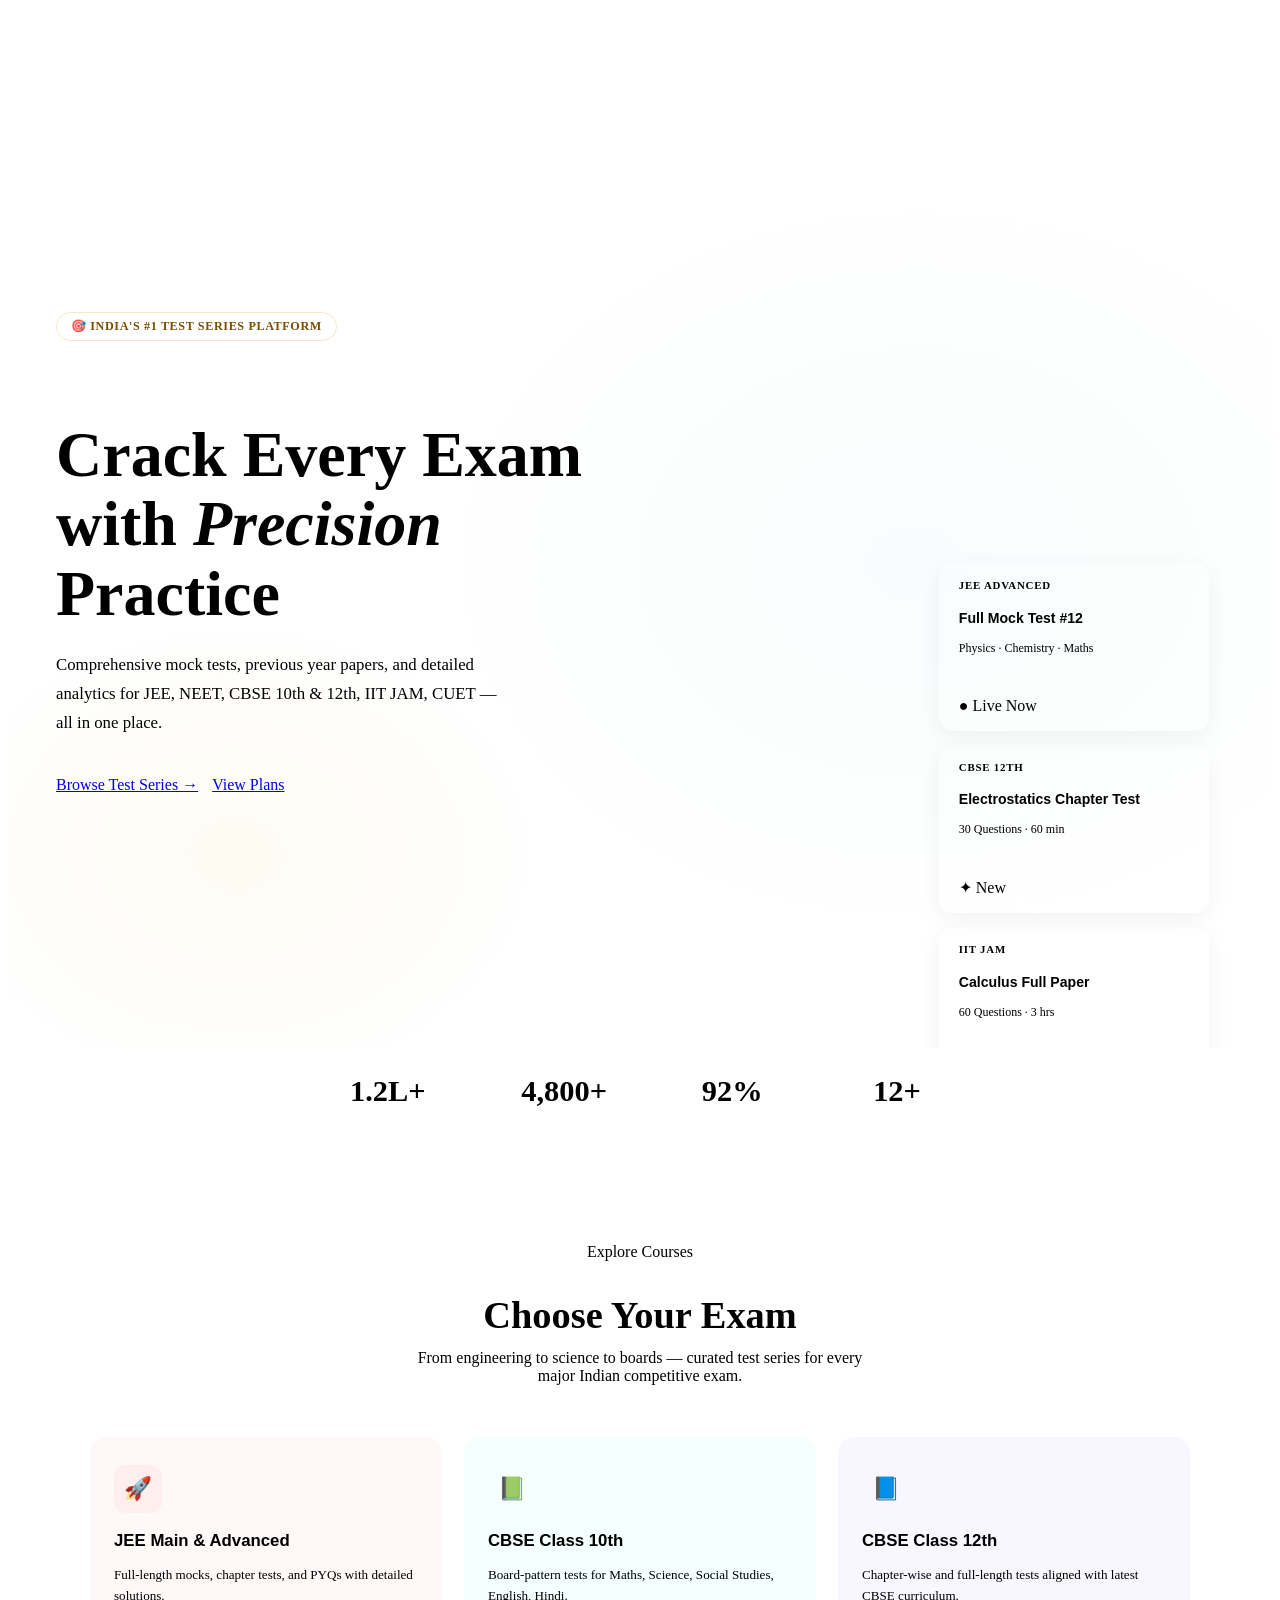
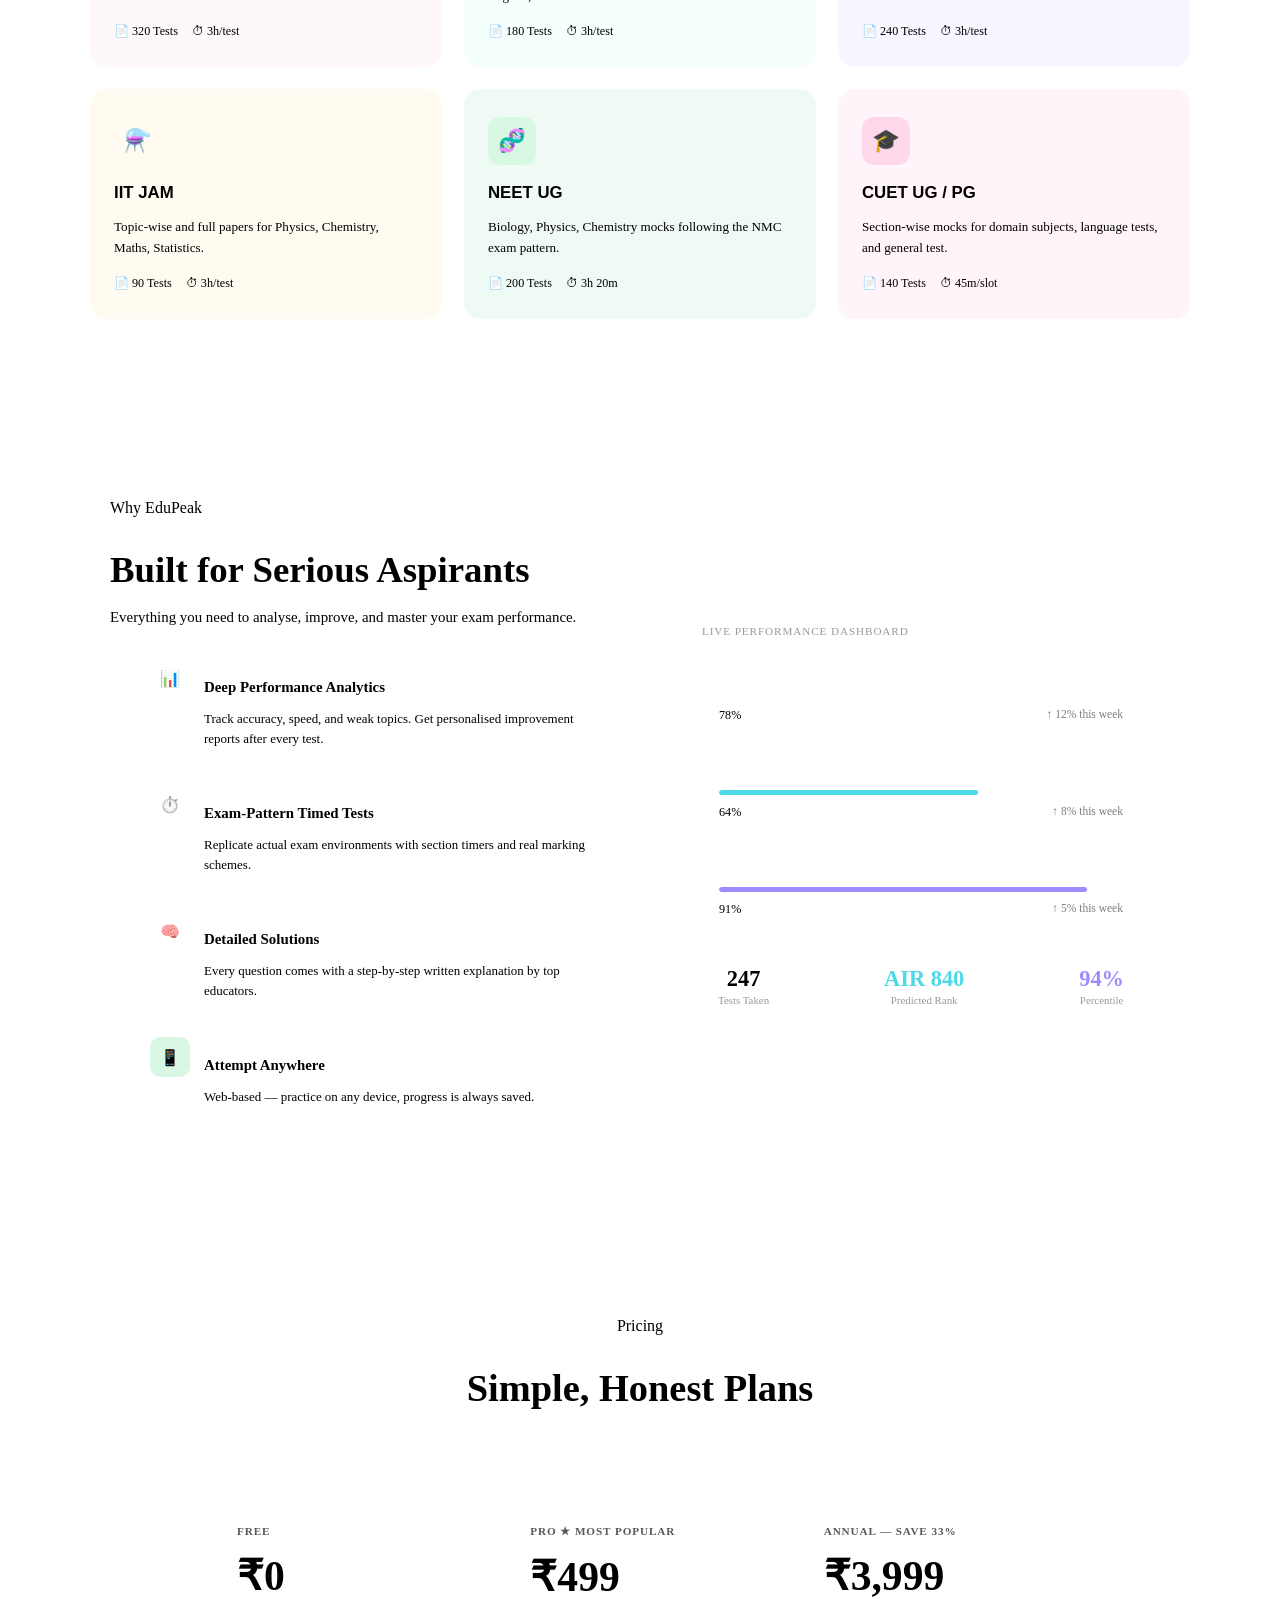
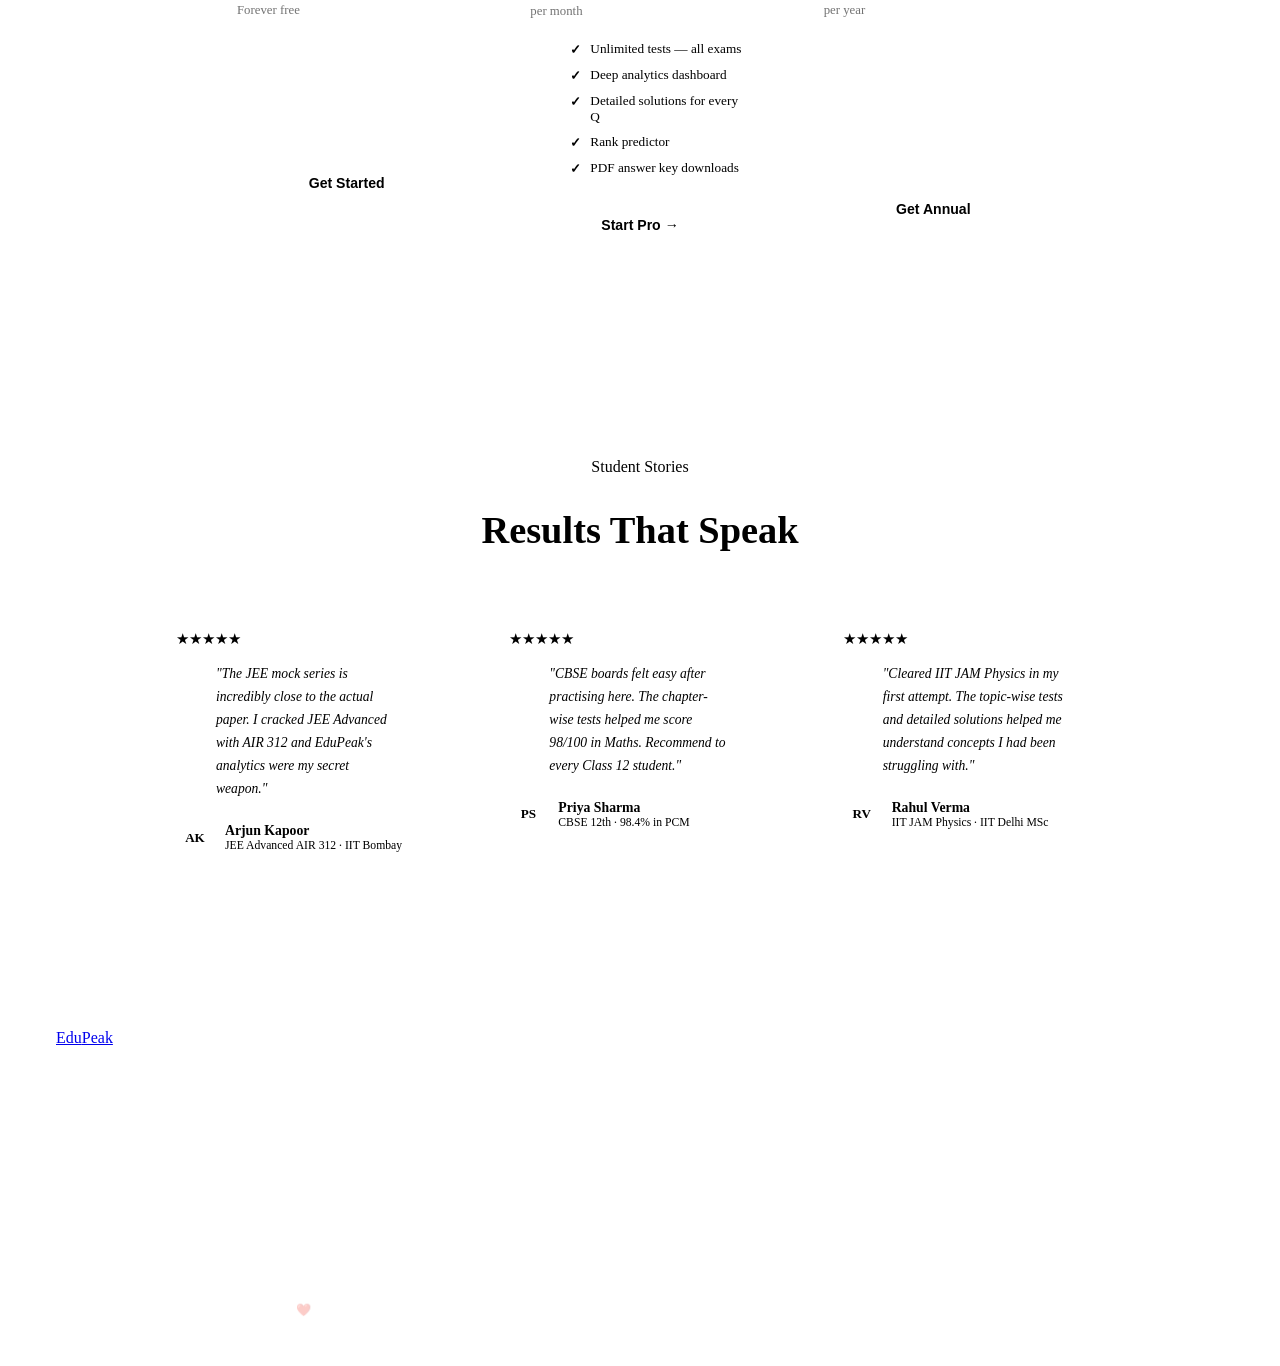
==== index.html @ 568890f0 "Add files via upload" ====
<!DOCTYPE html>
<html lang="en">
<head>
<meta charset="UTF-8"/>
<meta name="viewport" content="width=device-width, initial-scale=1.0"/>
<title>EduPeak — India's Premier Test Series Platform</title>
<link rel="stylesheet" href="css/base.css"/>
<style>
body { padding-top: 70px; }
/* HERO */
.hero {
  min-height: calc(100vh - 70px);
  display: flex; align-items: center;
  padding: 60px 48px 80px;
  position: relative; overflow: hidden;
}
.hero-bg {
  position: absolute; inset: 0; z-index: 0;
  background:
    radial-gradient(ellipse 55% 55% at 72% 50%, #d0edf022 0%, transparent 70%),
    radial-gradient(ellipse 40% 40% at 18% 80%, #fdebc030 0%, transparent 60%);
}
.hero-grid {
  position: absolute; inset: 0; z-index: 0; opacity: 0.035;
  background-image: linear-gradient(var(--ink) 1px, transparent 1px), linear-gradient(90deg, var(--ink) 1px, transparent 1px);
  background-size: 48px 48px;
}
.hero-content { position: relative; z-index: 1; max-width: 600px; }
.hero-badge {
  display: inline-flex; align-items: center; gap: 8px;
  background: var(--amber-light); border: 1px solid #e8a02040;
  color: #7a4d00; padding: 6px 14px; border-radius: 999px;
  font-size: 0.76rem; font-weight: 700; letter-spacing: 0.05em;
  text-transform: uppercase; margin-bottom: 26px;
  animation: fadeUp 0.5s ease both;
}
.hero h1 {
  font-size: clamp(2.6rem, 5vw, 4rem); line-height: 1.08;
  margin-bottom: 22px; animation: fadeUp 0.5s 0.1s ease both;
}
.hero h1 em { font-style: italic; color: var(--teal); }
.hero p {
  font-size: 1.05rem; color: var(--muted); line-height: 1.75;
  margin-bottom: 38px; max-width: 460px;
  animation: fadeUp 0.5s 0.2s ease both;
}
.hero-actions { display: flex; gap: 14px; flex-wrap: wrap; animation: fadeUp 0.5s 0.3s ease both; }

.hero-cards {
  position: absolute; right: 5%; top: 50%; transform: translateY(-50%);
  z-index: 1; display: flex; flex-direction: column; gap: 14px;
  animation: fadeLeft 0.7s 0.4s ease both;
}
.hcard {
  background: var(--white); border: 1px solid var(--border);
  border-radius: 14px; padding: 16px 20px;
  box-shadow: 0 6px 24px #0d0d0d0e; width: 230px;
  transition: transform 0.25s;
}
.hcard:hover { transform: translateX(-4px); }
.hcard-tag { font-size: 0.68rem; font-weight: 700; letter-spacing: 0.07em; text-transform: uppercase; margin-bottom: 5px; }
.hcard h4 { font-family: 'DM Sans',sans-serif; font-size: 0.88rem; font-weight: 600; margin-bottom: 3px; }
.hcard p { font-size: 0.75rem; color: var(--muted); }

/* STATS */
.stats-bar { background: var(--ink); display: flex; flex-wrap: wrap; justify-content: center; }
.stat-item { padding: 26px 44px; border-right: 1px solid #fff2; text-align: center; }
.stat-item:last-child { border-right: none; }
.stat-num { font-family: 'Playfair Display', serif; font-size: 1.9rem; font-weight: 900; color: var(--amber); }
.stat-label { font-size: 0.78rem; color: #ffffffaa; margin-top: 3px; }

/* EXAMS */
.exams-section { padding: 90px 48px; background: var(--white); }
.section-header { text-align: center; margin-bottom: 52px; }
.section-header h2 { font-size: clamp(1.7rem, 3vw, 2.5rem); margin-bottom: 12px; }
.section-header p { color: var(--muted); max-width: 480px; margin: 0 auto; }
.exams-grid {
  display: grid; grid-template-columns: repeat(auto-fit, minmax(270px, 1fr));
  gap: 22px; max-width: 1100px; margin: 0 auto;
}
.exam-card {
  border-radius: 16px; padding: 28px 24px;
  border: 1px solid var(--border); cursor: pointer;
  transition: transform 0.25s, box-shadow 0.25s;
  text-decoration: none; color: var(--ink);
  display: block;
}
.exam-card:hover { transform: translateY(-5px); box-shadow: 0 16px 40px #0d0d0d10; }
.exam-icon { width: 48px; height: 48px; border-radius: 12px; display: flex; align-items: center; justify-content: center; font-size: 1.4rem; margin-bottom: 18px; }
.exam-card h3 { font-family: 'DM Sans',sans-serif; font-size: 1.05rem; font-weight: 700; margin-bottom: 7px; }
.exam-card p { font-size: 0.82rem; color: var(--muted); line-height: 1.6; margin-bottom: 18px; }
.exam-meta { display: flex; gap: 14px; }
.exam-meta span { font-size: 0.76rem; color: var(--muted); font-weight: 500; }

.jee { background: #fff8f8; } .jee .exam-icon { background: #fee; }
.cbse10 { background: #f4fffe; } .cbse10 .exam-icon { background: var(--teal-light); }
.cbse12 { background: #f8f6ff; } .cbse12 .exam-icon { background: var(--purple-light); }
.jam { background: #fffbf0; } .jam .exam-icon { background: var(--amber-light); }
.neet { background: #f0faf4; } .neet .exam-icon { background: #d8f8e4; }
.cuet { background: #fff4f9; } .cuet .exam-icon { background: #ffd8ec; }

/* FEATURES */
.features-section { padding: 90px 48px; }
.features-grid { display: grid; grid-template-columns: 1fr 1fr; gap: 64px; align-items: center; max-width: 1060px; margin: 0 auto; }
.features-list { list-style: none; display: flex; flex-direction: column; gap: 22px; margin-top: 28px; }
.feature-item { display: flex; gap: 14px; }
.feature-icon { width: 40px; height: 40px; border-radius: 10px; display: flex; align-items: center; justify-content: center; font-size: 1rem; flex-shrink: 0; }
.feature-item h4 { font-size: 0.93rem; font-weight: 700; margin-bottom: 3px; }
.feature-item p { font-size: 0.81rem; color: var(--muted); line-height: 1.6; }
.features-visual { background: var(--ink); border-radius: 20px; padding: 36px 30px; color: var(--cream); }
.feat-vis-label { font-size: 0.7rem; letter-spacing: 0.08em; text-transform: uppercase; opacity: 0.4; margin-bottom: 20px; }
.mock-test { background: #fff1; border-radius: 10px; padding: 16px; margin-bottom: 14px; border: 1px solid #fff1; }
.mock-bar-label { font-size: 0.72rem; color: #ffffffaa; margin-bottom: 7px; }
.mock-bar { height: 5px; background: #fff2; border-radius: 999px; overflow: hidden; margin-bottom: 10px; }
.mock-bar-fill { height: 100%; border-radius: 999px; }
.mock-score { display: flex; justify-content: space-between; font-size: 0.76rem; }
.vis-stats { display: flex; justify-content: space-between; background: #fff1; border-radius: 10px; padding: 16px; margin-top: 16px; }
.vis-stat-num { font-family: 'Playfair Display',serif; font-size: 1.4rem; font-weight: 900; }
.vis-stat-label { font-size: 0.68rem; opacity: 0.4; margin-top: 2px; }

/* PRICING */
.pricing-section { padding: 90px 48px; background: var(--ink); color: var(--cream); }
.pricing-section .section-header h2 { color: var(--cream); }
.pricing-section .section-header p { color: #ffffffaa; }
.pricing-grid { display: grid; grid-template-columns: repeat(auto-fit, minmax(240px,1fr)); gap: 20px; max-width: 860px; margin: 0 auto; }
.price-card { border-radius: 16px; padding: 32px 26px; border: 1px solid #fff2; background: #fff1; transition: transform 0.25s; }
.price-card:hover { transform: translateY(-4px); }
.price-card.featured { background: var(--amber); border-color: transparent; color: var(--ink); }
.price-label { font-size: 0.7rem; font-weight: 700; letter-spacing: 0.08em; text-transform: uppercase; opacity: 0.65; margin-bottom: 14px; }
.price-amount { font-family: 'Playfair Display',serif; font-size: 2.6rem; font-weight: 900; }
.price-period { font-size: 0.8rem; opacity: 0.55; margin: 3px 0 22px; }
.price-features { list-style: none; display: flex; flex-direction: column; gap: 9px; margin-bottom: 28px; }
.price-features li { font-size: 0.83rem; display: flex; gap: 9px; align-items: flex-start; color: #ffffffcc; }
.price-card.featured .price-features li { color: var(--ink); }
.price-features li::before { content: '✓'; font-weight: 700; flex-shrink: 0; margin-top: 1px; }
.btn-plan { width: 100%; padding: 12px; border-radius: 8px; font-weight: 600; font-size: 0.88rem; border: none; cursor: pointer; transition: opacity 0.2s, transform 0.15s; }
.btn-plan:hover { opacity: 0.85; transform: translateY(-2px); }
.price-card:not(.featured) .btn-plan { background: var(--cream); color: var(--ink); }
.price-card.featured .btn-plan { background: var(--ink); color: var(--cream); }

/* TESTIMONIALS */
.test-section { padding: 90px 48px; background: var(--white); }
.test-grid { display: grid; grid-template-columns: repeat(auto-fit, minmax(270px,1fr)); gap: 20px; max-width: 980px; margin: 0 auto; }
.test-card { border: 1px solid var(--border); border-radius: 14px; padding: 26px; background: var(--cream); transition: transform 0.25s; }
.test-card:hover { transform: translateY(-4px); }
.test-stars { color: var(--amber); font-size: 0.95rem; margin-bottom: 12px; }
.test-card blockquote { font-size: 0.85rem; line-height: 1.7; color: var(--muted); margin-bottom: 18px; font-style: italic; }
.test-author { display: flex; align-items: center; gap: 11px; }
.test-avatar { width: 38px; height: 38px; border-radius: 50%; display: flex; align-items: center; justify-content: center; font-weight: 700; font-size: 0.82rem; color: var(--white); }
.test-name { font-size: 0.86rem; font-weight: 600; }
.test-meta { font-size: 0.73rem; color: var(--muted); }

/* FOOTER */
footer { background: var(--ink); color: var(--cream); padding: 56px 48px 28px; }
.footer-grid { display: grid; grid-template-columns: 2fr 1fr 1fr 1fr; gap: 40px; margin-bottom: 40px; }
.footer-brand p { font-size: 0.81rem; color: #ffffffaa; line-height: 1.7; max-width: 240px; margin-top: 12px; }
.footer-col h5 { font-size: 0.76rem; font-weight: 700; letter-spacing: 0.08em; text-transform: uppercase; color: #ffffffaa; margin-bottom: 14px; }
.footer-col a { display: block; font-size: 0.81rem; color: #ffffffcc; text-decoration: none; margin-bottom: 9px; transition: color 0.2s; }
.footer-col a:hover { color: var(--amber); }
.footer-bottom { border-top: 1px solid #fff1; padding-top: 22px; display: flex; justify-content: space-between; }
.footer-bottom p { font-size: 0.76rem; color: #ffffff44; }

/* AUTH MODAL */
.auth-tabs { display: flex; gap: 0; margin-bottom: 28px; border-bottom: 2px solid var(--border); }
.auth-tab { flex: 1; padding: 12px; background: none; border: none; font-family:'DM Sans',sans-serif; font-size: 0.9rem; font-weight: 600; color: var(--muted); cursor: pointer; border-bottom: 2px solid transparent; margin-bottom: -2px; transition: color 0.2s, border-color 0.2s; }
.auth-tab.active { color: var(--ink); border-bottom-color: var(--ink); }
.auth-panel { display: none; }
.auth-panel.active { display: block; }
.auth-divider { text-align: center; color: var(--muted); font-size: 0.78rem; margin: 12px 0; }

@keyframes fadeUp { from{opacity:0;transform:translateY(20px);}to{opacity:1;transform:translateY(0);} }
@keyframes fadeLeft { from{opacity:0;transform:translateX(32px);}to{opacity:1;transform:translateX(0);} }
@media(max-width:900px){
  .hero{padding:40px 24px 60px;}
  .hero-cards{display:none;}
  .exams-section,.features-section,.pricing-section,.test-section{padding:60px 24px;}
  .features-grid{grid-template-columns:1fr;gap:36px;}
  .footer-grid{grid-template-columns:1fr 1fr;gap:28px;}
  .stat-item{padding:18px 24px;}
}
</style>
</head>
<body data-root="./">

<div id="nav-root"></div>

<!-- HERO -->
<section class="hero">
  <div class="hero-bg"></div>
  <div class="hero-grid"></div>
  <div class="hero-content">
    <div class="hero-badge">🎯 India's #1 Test Series Platform</div>
    <h1>Crack Every Exam with <em>Precision</em> Practice</h1>
    <p>Comprehensive mock tests, previous year papers, and detailed analytics for JEE, NEET, CBSE 10th & 12th, IIT JAM, CUET — all in one place.</p>
    <div class="hero-actions">
      <a href="pages/tests.html" class="btn btn-primary">Browse Test Series →</a>
      <a href="#pricing" class="btn btn-outline">View Plans</a>
    </div>
  </div>
  <div class="hero-cards">
    <div class="hcard">
      <div class="hcard-tag" style="color:var(--red)">JEE Advanced</div>
      <h4>Full Mock Test #12</h4>
      <p>Physics · Chemistry · Maths</p>
      <span class="badge badge-red" style="margin-top:10px">● Live Now</span>
    </div>
    <div class="hcard">
      <div class="hcard-tag" style="color:var(--teal)">CBSE 12th</div>
      <h4>Electrostatics Chapter Test</h4>
      <p>30 Questions · 60 min</p>
      <span class="badge badge-teal" style="margin-top:10px">✦ New</span>
    </div>
    <div class="hcard">
      <div class="hcard-tag" style="color:var(--purple)">IIT JAM</div>
      <h4>Calculus Full Paper</h4>
      <p>60 Questions · 3 hrs</p>
      <span class="badge badge-amber" style="margin-top:10px">🔥 Popular</span>
    </div>
  </div>
</section>

<!-- STATS -->
<div class="stats-bar">
  <div class="stat-item"><div class="stat-num">1.2L+</div><div class="stat-label">Students Enrolled</div></div>
  <div class="stat-item"><div class="stat-num">4,800+</div><div class="stat-label">Practice Tests</div></div>
  <div class="stat-item"><div class="stat-num">92%</div><div class="stat-label">Selection Rate</div></div>
  <div class="stat-item"><div class="stat-num">12+</div><div class="stat-label">Exams Covered</div></div>
</div>

<!-- EXAMS -->
<section class="exams-section">
  <div class="section-header">
    <div class="section-tag">Explore Courses</div>
    <h2>Choose Your Exam</h2>
    <p>From engineering to science to boards — curated test series for every major Indian competitive exam.</p>
  </div>
  <div class="exams-grid">
    <a href="pages/tests.html?exam=JEE" class="exam-card jee">
      <div class="exam-icon">🚀</div>
      <h3>JEE Main & Advanced</h3>
      <p>Full-length mocks, chapter tests, and PYQs with detailed solutions.</p>
      <div class="exam-meta"><span>📄 320 Tests</span><span>⏱ 3h/test</span></div>
    </a>
    <a href="pages/tests.html?exam=CBSE 10th" class="exam-card cbse10">
      <div class="exam-icon">📗</div>
      <h3>CBSE Class 10th</h3>
      <p>Board-pattern tests for Maths, Science, Social Studies, English, Hindi.</p>
      <div class="exam-meta"><span>📄 180 Tests</span><span>⏱ 3h/test</span></div>
    </a>
    <a href="pages/tests.html?exam=CBSE 12th" class="exam-card cbse12">
      <div class="exam-icon">📘</div>
      <h3>CBSE Class 12th</h3>
      <p>Chapter-wise and full-length tests aligned with latest CBSE curriculum.</p>
      <div class="exam-meta"><span>📄 240 Tests</span><span>⏱ 3h/test</span></div>
    </a>
    <a href="pages/tests.html?exam=IIT JAM" class="exam-card jam">
      <div class="exam-icon">⚗️</div>
      <h3>IIT JAM</h3>
      <p>Topic-wise and full papers for Physics, Chemistry, Maths, Statistics.</p>
      <div class="exam-meta"><span>📄 90 Tests</span><span>⏱ 3h/test</span></div>
    </a>
    <a href="pages/tests.html?exam=NEET" class="exam-card neet">
      <div class="exam-icon">🧬</div>
      <h3>NEET UG</h3>
      <p>Biology, Physics, Chemistry mocks following the NMC exam pattern.</p>
      <div class="exam-meta"><span>📄 200 Tests</span><span>⏱ 3h 20m</span></div>
    </a>
    <a href="pages/tests.html?exam=CUET" class="exam-card cuet">
      <div class="exam-icon">🎓</div>
      <h3>CUET UG / PG</h3>
      <p>Section-wise mocks for domain subjects, language tests, and general test.</p>
      <div class="exam-meta"><span>📄 140 Tests</span><span>⏱ 45m/slot</span></div>
    </a>
  </div>
</section>

<!-- FEATURES -->
<section class="features-section">
  <div class="features-grid">
    <div>
      <div class="section-tag">Why EduPeak</div>
      <h2 style="font-size:clamp(1.7rem,3vw,2.3rem);margin-bottom:8px">Built for Serious Aspirants</h2>
      <p style="color:var(--muted);font-size:0.93rem;line-height:1.7">Everything you need to analyse, improve, and master your exam performance.</p>
      <ul class="features-list">
        <li class="feature-item">
          <div class="feature-icon" style="background:var(--amber-light)">📊</div>
          <div><h4>Deep Performance Analytics</h4><p>Track accuracy, speed, and weak topics. Get personalised improvement reports after every test.</p></div>
        </li>
        <li class="feature-item">
          <div class="feature-icon" style="background:var(--teal-light)">⏱️</div>
          <div><h4>Exam-Pattern Timed Tests</h4><p>Replicate actual exam environments with section timers and real marking schemes.</p></div>
        </li>
        <li class="feature-item">
          <div class="feature-icon" style="background:var(--purple-light)">🧠</div>
          <div><h4>Detailed Solutions</h4><p>Every question comes with a step-by-step written explanation by top educators.</p></div>
        </li>
        <li class="feature-item">
          <div class="feature-icon" style="background:#d8f8e4">📱</div>
          <div><h4>Attempt Anywhere</h4><p>Web-based — practice on any device, progress is always saved.</p></div>
        </li>
      </ul>
    </div>
    <div class="features-visual">
      <p class="feat-vis-label">Live Performance Dashboard</p>
      <div class="mock-test">
        <div class="mock-bar-label">Physics Accuracy</div>
        <div class="mock-bar"><div class="mock-bar-fill" style="width:78%;background:var(--amber)"></div></div>
        <div class="mock-score"><span>78%</span><span style="opacity:0.5;font-size:0.72rem">↑ 12% this week</span></div>
      </div>
      <div class="mock-test">
        <div class="mock-bar-label">Chemistry Accuracy</div>
        <div class="mock-bar"><div class="mock-bar-fill" style="width:64%;background:#4dd9e8"></div></div>
        <div class="mock-score"><span>64%</span><span style="opacity:0.5;font-size:0.72rem">↑ 8% this week</span></div>
      </div>
      <div class="mock-test">
        <div class="mock-bar-label">Mathematics Accuracy</div>
        <div class="mock-bar"><div class="mock-bar-fill" style="width:91%;background:#9d8cff"></div></div>
        <div class="mock-score"><span>91%</span><span style="opacity:0.5;font-size:0.72rem">↑ 5% this week</span></div>
      </div>
      <div class="vis-stats">
        <div style="text-align:center"><div class="vis-stat-num" style="color:var(--amber)">247</div><div class="vis-stat-label">Tests Taken</div></div>
        <div style="text-align:center"><div class="vis-stat-num" style="color:#4dd9e8">AIR 840</div><div class="vis-stat-label">Predicted Rank</div></div>
        <div style="text-align:center"><div class="vis-stat-num" style="color:#9d8cff">94%</div><div class="vis-stat-label">Percentile</div></div>
      </div>
    </div>
  </div>
</section>

<!-- PRICING -->
<section id="pricing" class="pricing-section">
  <div class="section-header"><div class="section-tag">Pricing</div><h2>Simple, Honest Plans</h2><p>Start free, upgrade when you're ready.</p></div>
  <div class="pricing-grid">
    <div class="price-card">
      <div class="price-label">Free</div>
      <div class="price-amount">₹0</div><div class="price-period">Forever free</div>
      <ul class="price-features">
        <li>Access to all sample tests</li><li>Basic performance report</li><li>Written solutions</li><li>CBSE 10th & 12th access</li>
      </ul>
      <button class="btn-plan" onclick="openAuth()">Get Started</button>
    </div>
    <div class="price-card featured">
      <div class="price-label">Pro ★ Most Popular</div>
      <div class="price-amount">₹499</div><div class="price-period">per month</div>
      <ul class="price-features">
        <li>Unlimited tests — all exams</li><li>Deep analytics dashboard</li><li>Detailed solutions for every Q</li><li>Rank predictor</li><li>PDF answer key downloads</li>
      </ul>
      <button class="btn-plan" onclick="openAuth()">Start Pro →</button>
    </div>
    <div class="price-card">
      <div class="price-label">Annual — Save 33%</div>
      <div class="price-amount">₹3,999</div><div class="price-period">per year</div>
      <ul class="price-features">
        <li>Everything in Pro</li><li>Priority support</li><li>Early access to new tests</li><li>Offline PDF downloads</li><li>1-on-1 doubt session</li>
      </ul>
      <button class="btn-plan" onclick="openAuth()">Get Annual</button>
    </div>
  </div>
</section>

<!-- TESTIMONIALS -->
<section class="test-section">
  <div class="section-header"><div class="section-tag">Student Stories</div><h2>Results That Speak</h2></div>
  <div class="test-grid">
    <div class="test-card">
      <div class="test-stars">★★★★★</div>
      <blockquote>"The JEE mock series is incredibly close to the actual paper. I cracked JEE Advanced with AIR 312 and EduPeak's analytics were my secret weapon."</blockquote>
      <div class="test-author"><div class="test-avatar" style="background:var(--red)">AK</div><div><div class="test-name">Arjun Kapoor</div><div class="test-meta">JEE Advanced AIR 312 · IIT Bombay</div></div></div>
    </div>
    <div class="test-card">
      <div class="test-stars">★★★★★</div>
      <blockquote>"CBSE boards felt easy after practising here. The chapter-wise tests helped me score 98/100 in Maths. Recommend to every Class 12 student."</blockquote>
      <div class="test-author"><div class="test-avatar" style="background:var(--teal)">PS</div><div><div class="test-name">Priya Sharma</div><div class="test-meta">CBSE 12th · 98.4% in PCM</div></div></div>
    </div>
    <div class="test-card">
      <div class="test-stars">★★★★★</div>
      <blockquote>"Cleared IIT JAM Physics in my first attempt. The topic-wise tests and detailed solutions helped me understand concepts I had been struggling with."</blockquote>
      <div class="test-author"><div class="test-avatar" style="background:var(--purple)">RV</div><div><div class="test-name">Rahul Verma</div><div class="test-meta">IIT JAM Physics · IIT Delhi MSc</div></div></div>
    </div>
  </div>
</section>

<!-- FOOTER -->
<footer>
  <div class="footer-grid">
    <div class="footer-brand">
      <a href="index.html" class="logo">Edu<span>Peak</span></a>
      <p>India's most trusted test series platform for JEE, NEET, CBSE, IIT JAM, CUET and more. Built by educators, for aspirants.</p>
    </div>
    <div class="footer-col"><h5>Exams</h5><a href="pages/tests.html?exam=JEE">JEE Main & Advanced</a><a href="pages/tests.html?exam=NEET">NEET UG</a><a href="pages/tests.html?exam=CBSE 10th">CBSE 10th</a><a href="pages/tests.html?exam=CBSE 12th">CBSE 12th</a><a href="pages/tests.html?exam=IIT JAM">IIT JAM</a><a href="pages/tests.html?exam=CUET">CUET UG/PG</a></div>
    <div class="footer-col"><h5>Platform</h5><a href="#">How It Works</a><a href="#pricing">Pricing</a><a href="#">For Schools</a><a href="pages/upload.html">Upload Tests</a></div>
    <div class="footer-col"><h5>Company</h5><a href="#">About Us</a><a href="#">Blog</a><a href="#">Careers</a><a href="#">Privacy Policy</a><a href="#">Terms of Use</a></div>
  </div>
  <div class="footer-bottom"><p>© 2025 EduPeak. All rights reserved. Made with ❤️ in India.</p><p>JEE · NEET · CBSE · JAM · CUET</p></div>
</footer>

<!-- AUTH MODAL -->
<div class="modal-overlay" id="auth-modal" style="display:none">
  <div class="modal" style="max-width:420px">
    <button class="modal-close" onclick="closeAuth()">✕</button>
    <h2 style="font-size:1.6rem;margin-bottom:6px">Welcome to EduPeak</h2>
    <p style="color:var(--muted);font-size:0.85rem;margin-bottom:24px">Your journey to success starts here.</p>
    <div class="auth-tabs">
      <button class="auth-tab active" onclick="switchAuth('login')">Login</button>
      <button class="auth-tab" onclick="switchAuth('signup')">Sign Up</button>
    </div>
    <!-- LOGIN -->
    <div class="auth-panel active" id="login-panel">
      <div class="form-group"><label>Email Address</label><input type="email" id="login-email" placeholder="you@example.com"/></div>
      <div class="form-group"><label>Password</label><input type="password" id="login-pass" placeholder="Your password"/></div>
      <button class="btn btn-primary" style="width:100%;margin-top:8px" onclick="doLogin()">Login →</button>
      <div class="auth-divider">or try demo accounts</div>
      <div style="display:flex;gap:10px">
        <button class="btn btn-outline btn-sm" style="flex:1" onclick="demoLogin('student')">Student Demo</button>
        <button class="btn btn-outline btn-sm" style="flex:1" onclick="demoLogin('admin')">Admin Demo</button>
      </div>
    </div>
    <!-- SIGNUP -->
    <div class="auth-panel" id="signup-panel">
      <div class="form-group"><label>Full Name</label><input type="text" id="signup-name" placeholder="Your full name"/></div>
      <div class="form-group"><label>Email Address</label><input type="email" id="signup-email" placeholder="you@example.com"/></div>
      <div class="form-group"><label>Password</label><input type="password" id="signup-pass" placeholder="Create a password"/></div>
      <div class="form-group">
        <label>I am preparing for</label>
        <select id="signup-exam">
          <option>JEE</option><option>NEET</option><option>CBSE 10th</option><option>CBSE 12th</option><option>IIT JAM</option><option>CUET</option><option>Multiple</option>
        </select>
      </div>
      <button class="btn btn-primary" style="width:100%;margin-top:8px" onclick="doSignup()">Create Account →</button>
    </div>
  </div>
</div>

<script src="../js/app.js"></script>
<script>
  // Seed admin user
  if (!Store.findUser('admin@edupeak.in')) {
    Store.addUser({ name: 'Admin', email: 'admin@edupeak.in', password: 'admin123', role: 'admin', exam: 'All' });
  }

  document.getElementById('nav-root').innerHTML = renderNav('home');

  function openAuth() { document.getElementById('auth-modal').style.display='flex'; }
  function closeAuth() { document.getElementById('auth-modal').style.display='none'; }
  function switchAuth(tab) {
    document.querySelectorAll('.auth-tab').forEach((t,i) => t.classList.toggle('active', (tab==='login'&&i===0)||(tab==='signup'&&i===1)));
    document.getElementById('login-panel').classList.toggle('active', tab==='login');
    document.getElementById('signup-panel').classList.toggle('active', tab==='signup');
  }
  function doLogin() {
    const email = document.getElementById('login-email').value.trim();
    const pass = document.getElementById('login-pass').value;
    const user = Store.findUser(email);
    if (!user || user.password !== pass) { showToast('Invalid email or password','error'); return; }
    Auth.setUser(user);
    closeAuth();
    showToast(`Welcome back, ${user.name}!`, 'success');
    setTimeout(() => location.reload(), 800);
  }
  function doSignup() {
    const name = document.getElementById('signup-name').value.trim();
    const email = document.getElementById('signup-email').value.trim();
    const pass = document.getElementById('signup-pass').value;
    const exam = document.getElementById('signup-exam').value;
    if (!name||!email||!pass) { showToast('Please fill all fields','error'); return; }
    if (Store.findUser(email)) { showToast('Email already registered','error'); return; }
    const user = { name, email, password: pass, role: 'student', exam, joinedAt: new Date().toISOString() };
    Store.addUser(user);
    Auth.setUser(user);
    closeAuth();
    showToast(`Welcome to EduPeak, ${name}!`, 'success');
    setTimeout(() => location.reload(), 800);
  }
  function demoLogin(role) {
    const users = { student: { name: 'Demo Student', email: 'student@demo.in', password: 'demo', role: 'student', exam: 'JEE' }, admin: { name: 'Admin', email: 'admin@edupeak.in', password: 'admin123', role: 'admin', exam: 'All' } };
    Auth.setUser(users[role]);
    closeAuth();
    showToast(`Logged in as ${role}!`, 'success');
    setTimeout(() => location.reload(), 800);
  }
  // Close modal on overlay click
  document.getElementById('auth-modal').addEventListener('click', function(e) { if(e.target===this) closeAuth(); });
</script>
</body>
</html>
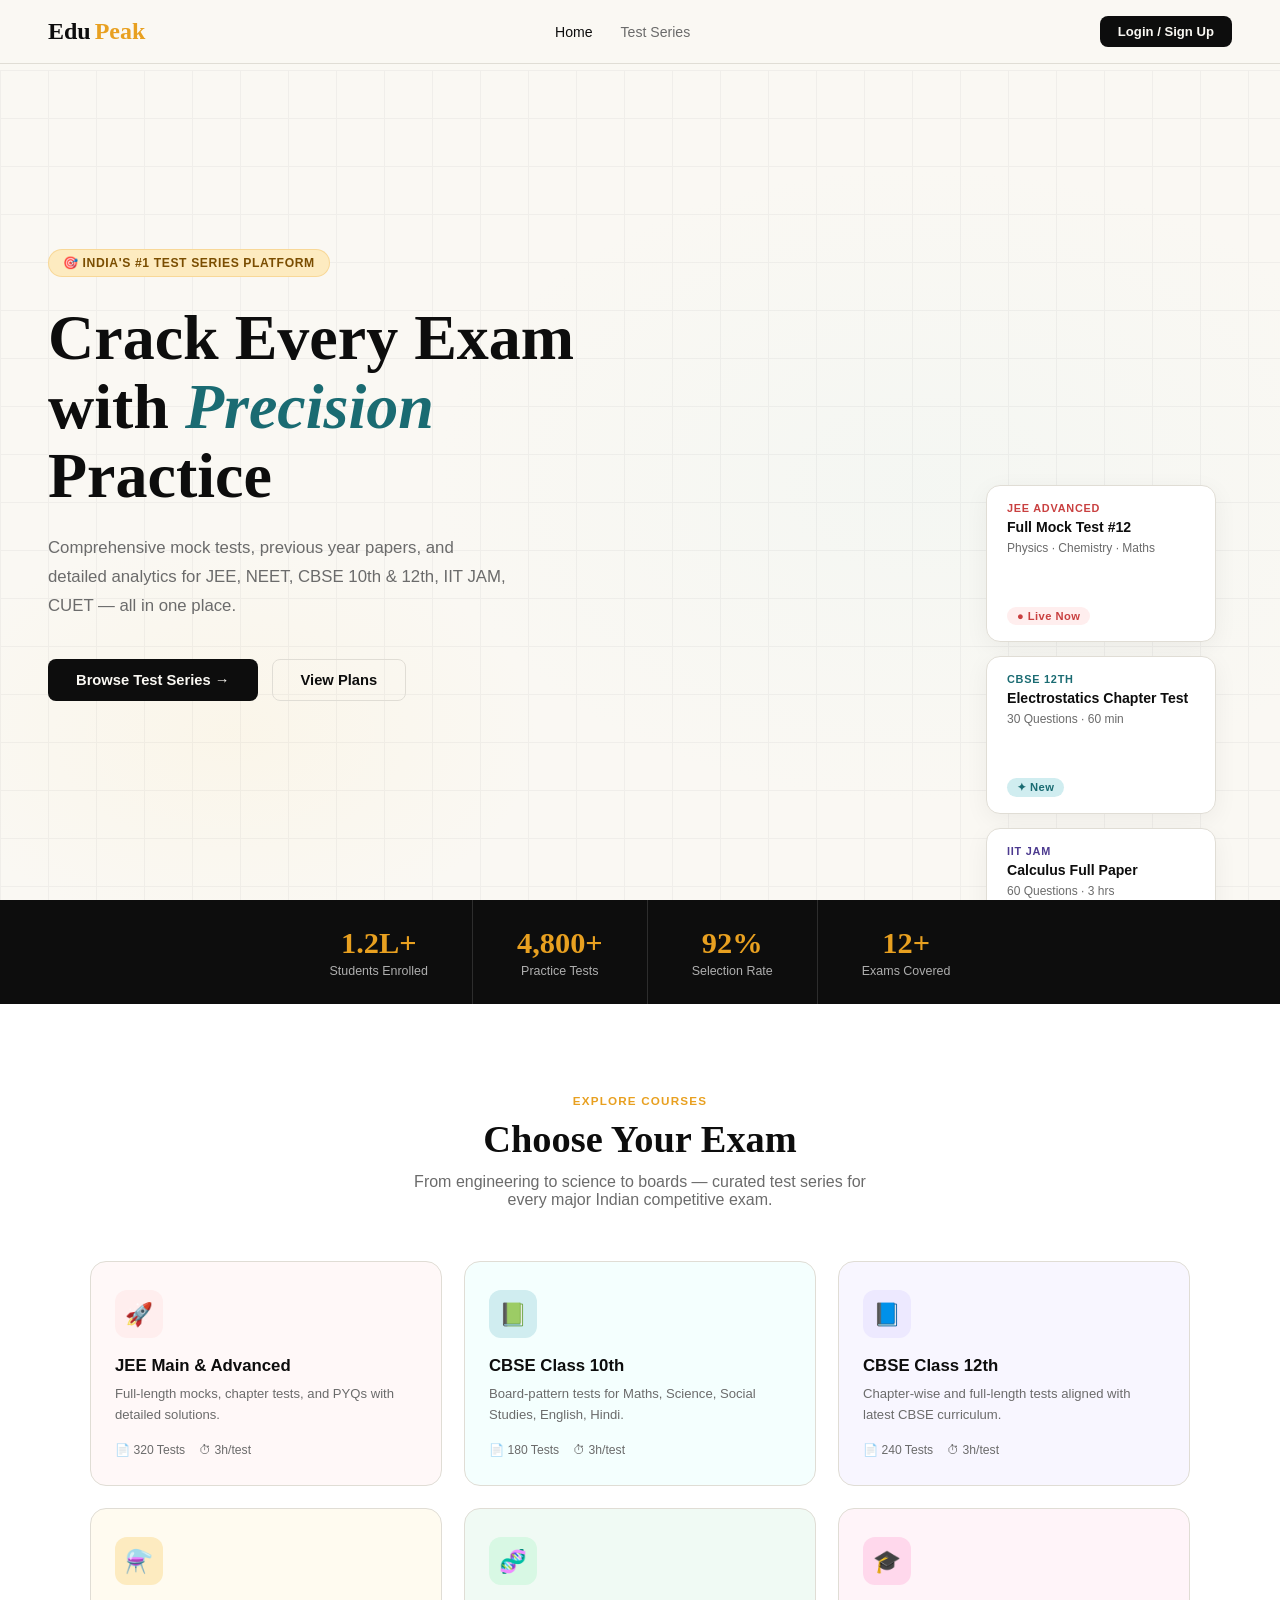
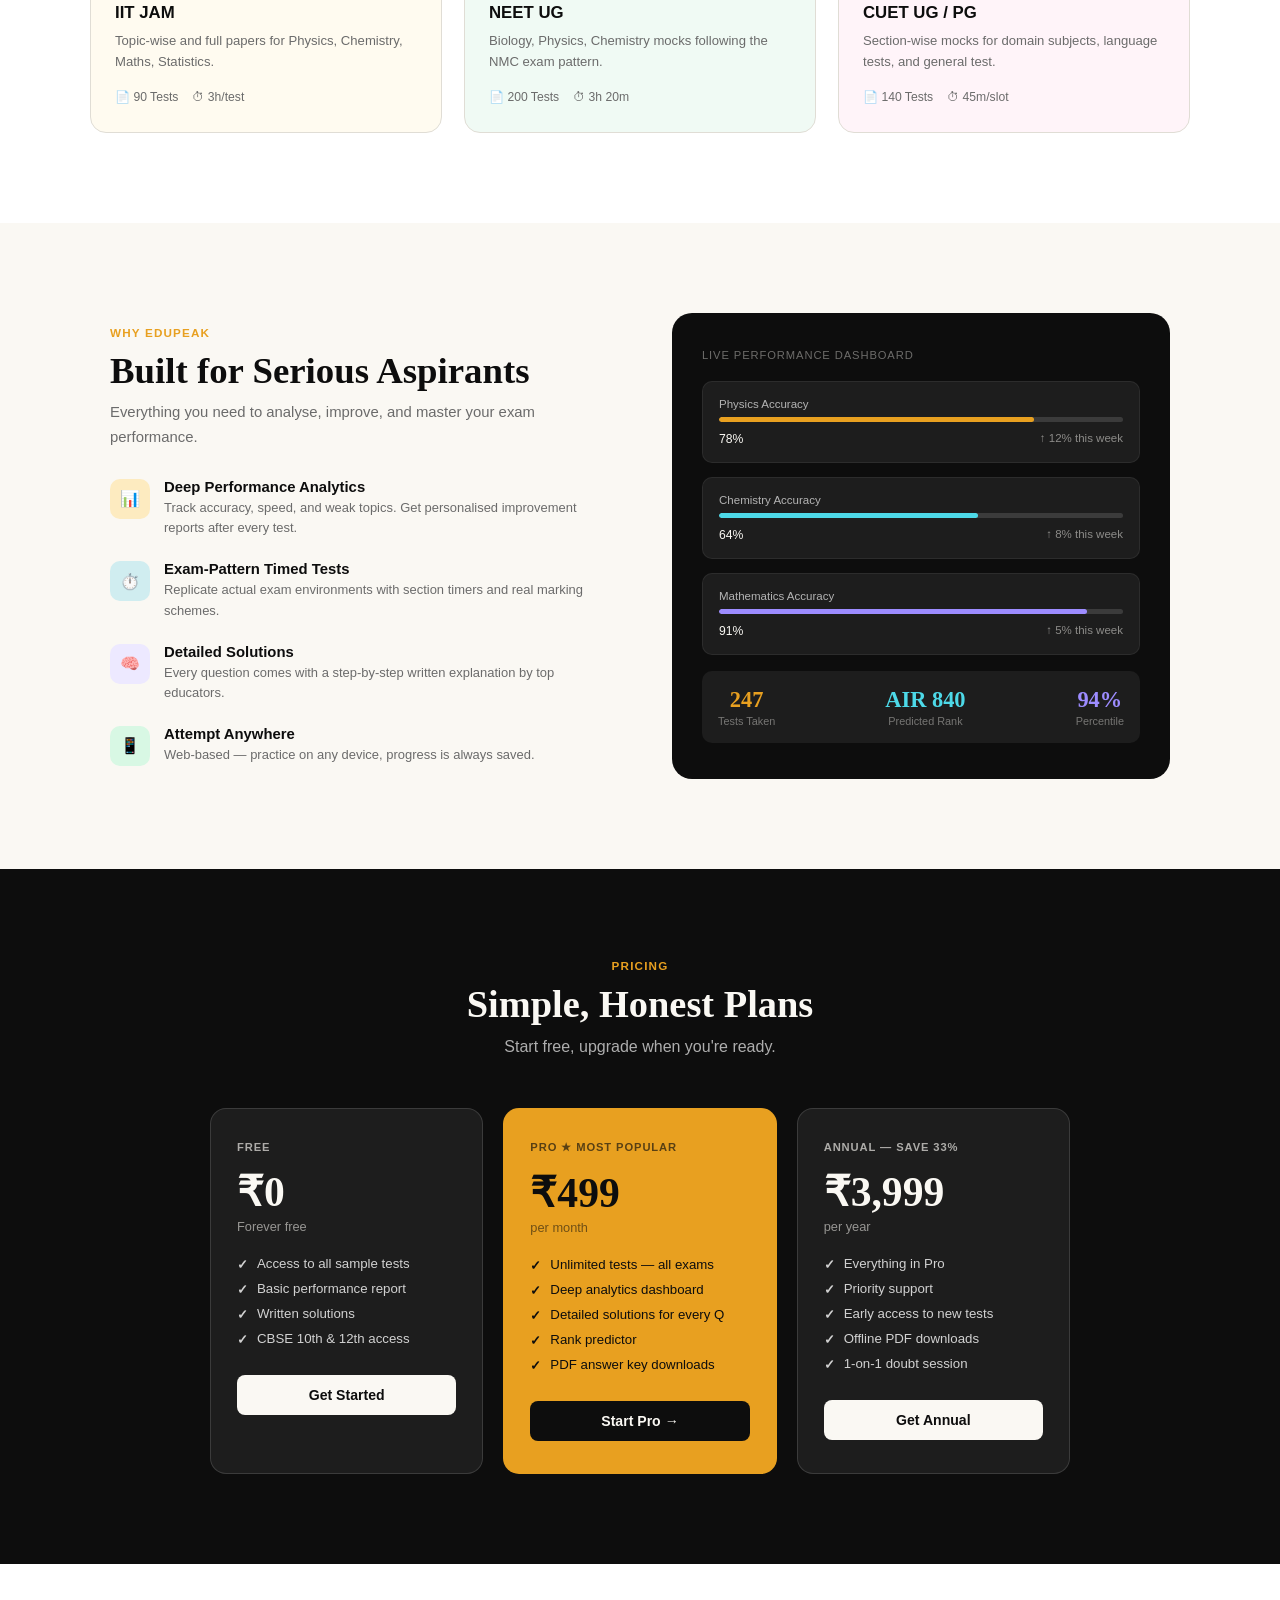
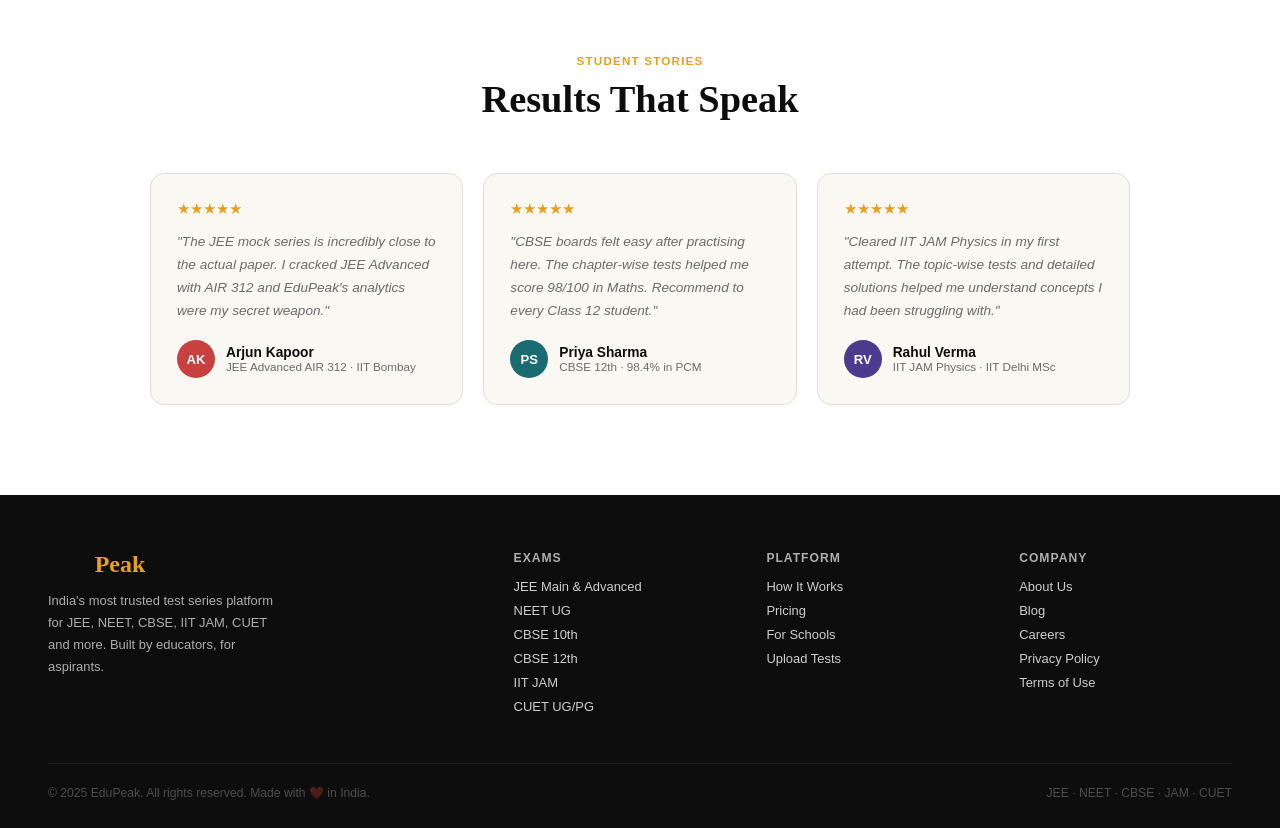
==== commit f94752c8: "Update index.html" ====
--- a/index.html
+++ b/index.html
@@ -430,7 +430,7 @@
   </div>
 </div>
 
-<script src="../js/app.js"></script>
+<script src="/js/app.js"></script>
 <script>
   // Seed admin user
   if (!Store.findUser('admin@edupeak.in')) {
--- a/css/base.css
+++ b/css/base.css
@@ -0,0 +1,200 @@
+@import url('https://fonts.googleapis.com/css2?family=Playfair+Display:ital,wght@0,700;0,900;1,700&family=DM+Sans:wght@300;400;500;600;700&display=swap');
+
+*, *::before, *::after { box-sizing: border-box; margin: 0; padding: 0; }
+
+:root {
+  --ink: #0d0d0d;
+  --cream: #faf8f3;
+  --amber: #e8a020;
+  --amber-light: #fdebc0;
+  --teal: #1a6b72;
+  --teal-light: #d0edf0;
+  --red: #c94040;
+  --purple: #4c3a8f;
+  --purple-light: #ede9ff;
+  --muted: #6b6b6b;
+  --border: #e0ddd5;
+  --white: #ffffff;
+  --success: #2e7d52;
+  --danger: #c94040;
+}
+
+html { scroll-behavior: smooth; }
+
+body {
+  font-family: 'DM Sans', sans-serif;
+  background: var(--cream);
+  color: var(--ink);
+  overflow-x: hidden;
+}
+
+/* NAV */
+nav {
+  position: fixed; top: 0; left: 0; right: 0; z-index: 100;
+  display: flex; align-items: center; justify-content: space-between;
+  padding: 16px 48px;
+  background: rgba(250,248,243,0.95);
+  backdrop-filter: blur(12px);
+  border-bottom: 1px solid var(--border);
+}
+.logo {
+  font-family: 'Playfair Display', serif;
+  font-size: 1.5rem; font-weight: 900;
+  color: var(--ink); text-decoration: none;
+  display: flex; align-items: center; gap: 4px;
+}
+.logo span { color: var(--amber); }
+.nav-links { display: flex; gap: 28px; list-style: none; align-items: center; }
+.nav-links a {
+  text-decoration: none; color: var(--muted);
+  font-size: 0.88rem; font-weight: 500;
+  transition: color 0.2s;
+}
+.nav-links a:hover, .nav-links a.active { color: var(--ink); }
+.nav-cta {
+  background: var(--ink) !important; color: var(--cream) !important;
+  padding: 9px 20px; border-radius: 6px; font-weight: 600 !important;
+}
+.nav-cta:hover { background: var(--teal) !important; }
+.nav-user {
+  display: flex; align-items: center; gap: 12px;
+}
+.avatar {
+  width: 36px; height: 36px; border-radius: 50%;
+  background: var(--amber); color: var(--ink);
+  display: flex; align-items: center; justify-content: center;
+  font-weight: 700; font-size: 0.85rem; cursor: pointer;
+}
+
+/* BUTTONS */
+.btn {
+  display: inline-flex; align-items: center; justify-content: center; gap: 8px;
+  padding: 12px 28px; border-radius: 8px;
+  font-family: 'DM Sans', sans-serif;
+  font-weight: 600; font-size: 0.92rem;
+  border: none; cursor: pointer;
+  transition: transform 0.15s, opacity 0.2s, background 0.2s;
+  text-decoration: none;
+}
+.btn:hover { transform: translateY(-2px); }
+.btn-primary { background: var(--ink); color: var(--cream); }
+.btn-primary:hover { background: var(--teal); }
+.btn-amber { background: var(--amber); color: var(--ink); }
+.btn-amber:hover { opacity: 0.88; }
+.btn-outline {
+  background: transparent; color: var(--ink);
+  border: 1.5px solid var(--border);
+}
+.btn-outline:hover { border-color: var(--ink); }
+.btn-danger { background: var(--red); color: white; }
+.btn-sm { padding: 8px 18px; font-size: 0.82rem; }
+
+/* CARDS */
+.card {
+  background: var(--white);
+  border: 1px solid var(--border);
+  border-radius: 14px; padding: 24px;
+  box-shadow: 0 2px 12px #0d0d0d08;
+}
+
+/* FORM ELEMENTS */
+.form-group { margin-bottom: 20px; }
+label {
+  display: block; font-size: 0.82rem; font-weight: 600;
+  margin-bottom: 7px; color: var(--ink);
+}
+input[type="text"], input[type="email"], input[type="password"],
+input[type="number"], select, textarea {
+  width: 100%; padding: 11px 14px;
+  border: 1.5px solid var(--border); border-radius: 8px;
+  font-family: 'DM Sans', sans-serif; font-size: 0.9rem;
+  background: var(--white); color: var(--ink);
+  transition: border-color 0.2s, box-shadow 0.2s;
+  outline: none;
+}
+input:focus, select:focus, textarea:focus {
+  border-color: var(--teal);
+  box-shadow: 0 0 0 3px #1a6b7215;
+}
+textarea { resize: vertical; min-height: 100px; }
+
+/* TOAST */
+.toast {
+  position: fixed; bottom: 28px; right: 28px; z-index: 9999;
+  background: var(--ink); color: var(--cream);
+  padding: 14px 22px; border-radius: 10px;
+  font-size: 0.88rem; font-weight: 500;
+  box-shadow: 0 8px 32px #0d0d0d22;
+  animation: slideUp 0.3s ease;
+  display: flex; align-items: center; gap: 10px;
+}
+.toast.success { background: var(--success); }
+.toast.error { background: var(--danger); }
+@keyframes slideUp {
+  from { opacity: 0; transform: translateY(16px); }
+  to { opacity: 1; transform: translateY(0); }
+}
+
+/* BADGE */
+.badge {
+  display: inline-block; padding: 3px 10px; border-radius: 999px;
+  font-size: 0.7rem; font-weight: 700; letter-spacing: 0.04em;
+}
+.badge-red { background: #fee; color: var(--red); }
+.badge-teal { background: var(--teal-light); color: var(--teal); }
+.badge-amber { background: var(--amber-light); color: #7a4d00; }
+.badge-purple { background: var(--purple-light); color: var(--purple); }
+.badge-green { background: #d8f8e4; color: var(--success); }
+
+/* SECTION */
+.section-tag {
+  font-size: 0.73rem; font-weight: 700;
+  letter-spacing: 0.1em; text-transform: uppercase;
+  color: var(--amber); margin-bottom: 10px;
+}
+h1, h2, h3 { font-family: 'Playfair Display', serif; }
+
+/* MODAL OVERLAY */
+.modal-overlay {
+  position: fixed; inset: 0; z-index: 500;
+  background: #0d0d0d88;
+  display: flex; align-items: center; justify-content: center;
+  padding: 24px;
+  animation: fadeIn 0.2s ease;
+}
+.modal {
+  background: var(--white); border-radius: 20px;
+  padding: 40px; max-width: 480px; width: 100%;
+  box-shadow: 0 32px 80px #0d0d0d22;
+  animation: scaleIn 0.25s ease;
+  position: relative;
+}
+.modal-close {
+  position: absolute; top: 16px; right: 16px;
+  background: none; border: none; cursor: pointer;
+  font-size: 1.2rem; color: var(--muted); line-height: 1;
+}
+@keyframes fadeIn { from { opacity:0; } to { opacity:1; } }
+@keyframes scaleIn {
+  from { opacity:0; transform: scale(0.95); }
+  to { opacity:1; transform: scale(1); }
+}
+
+/* TABS */
+.tabs { display: flex; gap: 0; border-bottom: 2px solid var(--border); margin-bottom: 28px; }
+.tab-btn {
+  padding: 12px 24px; background: none; border: none;
+  font-family: 'DM Sans', sans-serif; font-size: 0.88rem; font-weight: 600;
+  color: var(--muted); cursor: pointer;
+  border-bottom: 2px solid transparent; margin-bottom: -2px;
+  transition: color 0.2s, border-color 0.2s;
+}
+.tab-btn.active { color: var(--ink); border-bottom-color: var(--ink); }
+.tab-panel { display: none; }
+.tab-panel.active { display: block; }
+
+/* RESPONSIVE */
+@media (max-width: 900px) {
+  nav { padding: 14px 20px; }
+  .nav-links { display: none; }
+}
